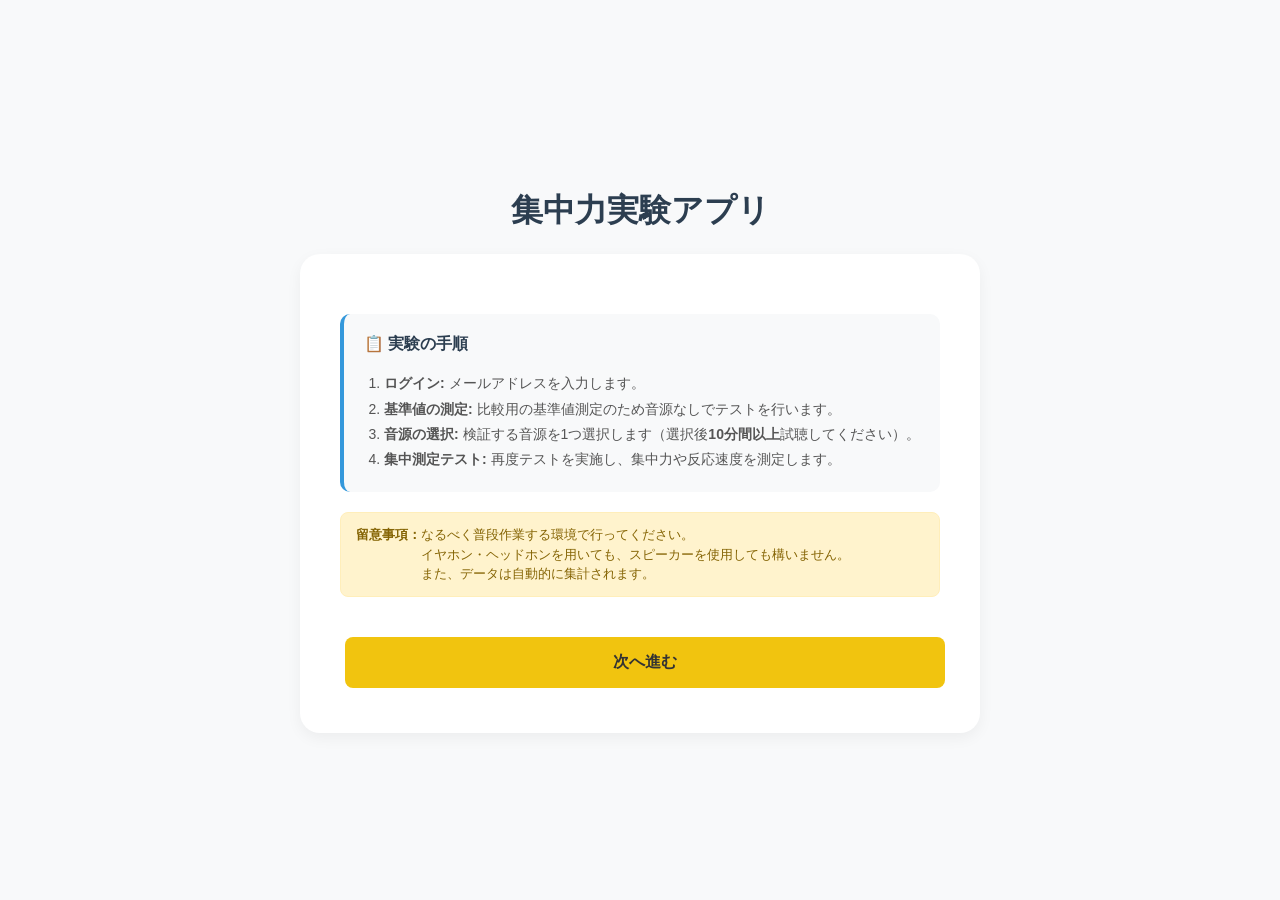
==== index.html @ a3e4058f "first" ====
<!DOCTYPE html>
<html lang="ja">
<head>
    <meta charset="UTF-8">
    <title>集中力実験アプリ</title>
    <link rel="stylesheet" href="css/style.css">
    <style>
        /* 画面切り替え用のベーススタイル */
        .screen { display: none; }
        .screen.active { display: block; }
        .locked { opacity: 0.5; pointer-events: none; }
        .test-instruction-box {
            background: #2c3e50;
            color: #ecf0f1;
            padding: 20px;
            border-radius: 12px;
            margin: 20px 0;
            text-align: left;
            line-height: 1.6;
        }
    </style>
</head>
<body>
    <h1>集中力実験アプリ</h1>

    <!-- 1. 解説画面 -->
    <div id="screen-tutorial" class="screen active card" style="max-width: 600px; text-align: left;">
        
        <div style="background: #f8f9fa; padding: 20px; border-radius: 10px; margin: 20px 0; border-left: 4px solid #3498db;">
            <h3 style="margin-top: 0; font-size: 16px; color: #2c3e50;">📋 実験の手順</h3>
            <ol style="margin: 0; padding-left: 20px; line-height: 1.8; color: #555; font-size: 14px;">
                <li><strong>ログイン:</strong> メールアドレスを入力します。</li>
                <li><strong>基準値の測定:</strong> 比較用の基準値測定のため音源なしでテストを行います。</li>
                <li><strong>音源の選択:</strong> 検証する音源を1つ選択します（選択後<strong>10分間以上</strong>試聴してください）。</li>
                <li><strong>集中測定テスト:</strong> 再度テストを実施し、集中力や反応速度を測定します。</li>
            </ol>
        </div>

        <div style="background: #fff3cd; padding: 12px 15px; border-radius: 8px; margin-bottom: 20px; border: 1px solid #ffeeba;">
            <p style="margin: 0; font-size: 13px; color: #856404; line-height: 1.5;">
                <strong>留意事項：</strong>なるべく普段作業する環境で行ってください。
            </p>
            <p style="margin: 0; font-size: 13px; color: #856404; line-height: 1.5;">
                　　　　　イヤホン・ヘッドホンを用いても、スピーカーを使用しても構いません。
            </p>
            <p style="margin: 0; font-size: 13px; color: #856404; line-height: 1.5;">
                　　　　　また、データは自動的に集計されます。
            </p>
        </div>

        <button class="btn-main" onclick="goToLogin()">次へ進む</button>
    </div>

    <!-- 2. ログイン画面 -->
    <div id="screen-login" class="screen card">
        <h2>ログイン</h2>
        <p>メールアドレスを入力してください</p>
        <input type="email" id="user-email" placeholder="example@email.com" style="width: 100%; padding: 12px; margin: 15px 0; box-sizing: border-box; font-size: 16px;">
        <button class="btn-main" onclick="handleLogin()">ログイン / 測定開始</button>
    </div>

    <!-- 3. 音源選択画面 -->
    <div id="screen-sound-select" class="screen card">
        <h2>音源選択</h2>
        <p>聴く音源を選択してください</p>
        <div style="margin: 20px 0;">
            <select id="sound-select" style="width: 100%; padding: 12px; font-size: 16px;">
                <option value="mozart">モーツァルト：K.448</option>
                <option value="bach">J.S.バッハ：ゴルトベルク変奏曲</option>
                <option value="debussy">ドビュッシー：月の光</option>
                <option value="rain">自然音（雨）</option>
                <option value="noise528">528Hzベース特殊ノイズ</option>
            </select>
        </div>
        <button class="btn-start" onclick="startSoundPlay()">この音源で再生・決定</button>
    </div>

    <!-- 4. ホーム画面 -->
    <div id="screen-home" class="screen card">
        <h2>ホーム画面</h2>
        
        <!-- ホーム画面用の作業タイマー簡易表示 -->
        <div style="background: #f1f2f6; padding: 10px; border-radius: 6px; margin-bottom: 15px;">
            <p style="margin: 0 0 5px 0; font-size: 14px; color: #57606f;">作業用タイマー状態</p>
            <div id="home-timer-display" style="font-size: 24px; font-weight: bold; color: #2c3e50;">00:00</div>
            <div id="home-timer-phase" style="font-size: 12px; color: #e67e22; height: 16px;"></div>
        </div>
        
        <!-- 集中測定ボタン（ロックカウントダウンをボタン内に統合） -->
        <button id="btn-concentration" class="btn-main locked" onclick="goToConcentrationTest()">集中測定に進む (残り 10:00)</button>
        
        <button class="btn-settings" onclick="goToTimerSettings()" style="width: 100%; margin-top: 10px;">作業用タイマー</button>
        <button class="btn-reset" onclick="stopAndReturnToSoundSelect()" style="width: 100%; margin-top: 10px;">中止（音源選択に戻る）</button>
        <!-- ホーム画面のボタン群に追加 -->
        <button class="btn-settings" onclick="goToLicense()" style="width: 100%; margin-top: 10px; background-color: #7f8c8d; color: white;">利用音源・ライセンス表記</button>
    </div>

    <!-- 5. 集中測定画面 -->
    <div id="screen-test" class="screen card">
        <h2 id="test-title">集中測定（テスト中）</h2>
        
        <!-- テスト個別解説画面 -->
        <div id="test-instruction-screen" style="display: none;">
            <div id="test-instruction-body" class="test-instruction-box"></div>
            <button class="btn-start" onclick="startCurrentTestAfterInstruction()">テストスタート</button>
        </div>

        <!-- カウントダウン用（共通） -->
        <div id="nback-countdown" class="countdown-overlay" style="display: none;"></div>

        <!-- ① Nバックテストメインエリア -->
        <div id="nback-game" class="game-box" style="display: none;">
            <div class="test-header">
                <p id="nback-progress">0 / 24 試行・3バック</p>
            </div>

            <!-- 3x3グリッド -->
            <div class="grid-3x3" id="nback-grid">
                <div class="grid-cell" data-index="0"></div>
                <div class="grid-cell" data-index="1"></div>
                <div class="grid-cell" data-index="2"></div>
                <div class="grid-cell" data-index="3"></div>
                <div class="grid-cell" data-index="4"></div>
                <div class="grid-cell" data-index="5"></div>
                <div class="grid-cell" data-index="6"></div>
                <div class="grid-cell" data-index="7"></div>
                <div class="grid-cell" data-index="8"></div>
            </div>

            <!-- 回答用ボタン -->
            <div class="action-area" style="margin-top: 20px;">
                <button id="nback-match-btn" class="match-button">同じ</button>
                <p class="sub-text" style="font-size: 12px; color: #7f8c8d; margin-top: 8px;">最初の3回は記録されません（比較対象が揃うまで）</p>
            </div>
        </div>

        <!-- ② 計算テストメインエリア -->
        <div id="calc-game" class="game-box" style="display: none;">
            <div class="test-header">
                <p id="calc-progress">1 / 10 問</p>
                <!-- 残り時間バー -->
                <div id="calc-timer-bar-bg" style="width: 100%; background: #ddd; height: 8px; border-radius: 4px; margin: 10px 0; overflow: hidden;">
                    <div id="calc-timer-bar" style="width: 100%; background: #e67e22; height: 100%; transition: width 0.1s linear;"></div>
                </div>
            </div>

            <!-- 数式表示エリア -->
            <div id="calc-question" style="font-size: 3rem; font-weight: bold; margin: 30px 0; color: #2c3e50; text-align: center;">
                47 + 38 = ?
            </div>

            <!-- 4択ボタンエリア -->
            <div id="calc-options" style="display: grid; grid-template-columns: 1fr 1fr; gap: 15px; max-width: 400px; margin: 0 auto;">
                <button class="calc-btn" data-opt="0">75</button>
                <button class="calc-btn" data-opt="1">85</button>
                <button class="calc-btn" data-opt="2">95</button>
                <button class="calc-btn" data-opt="3">84</button>
            </div>
        </div>

        <!-- ③ ストループテストメインエリア -->
        <div id="stroop-game" class="game-box" style="display: none;">
            <div class="test-header">
                <p id="stroop-progress">1 / 20 問</p>
            </div>

            <!-- 色付き文字表示エリア -->
            <div id="stroop-target" style="font-size: 4rem; font-weight: bold; margin: 40px 0; text-align: center; height: 100px; display: flex; align-items: center; justify-content: center;">
                あお
            </div>

            <!-- 6色回答ボタンエリア -->
            <div id="stroop-options" style="display: grid; grid-template-columns: repeat(3, 1fr); gap: 12px; max-width: 450px; margin: 0 auto;">
                <button class="stroop-btn" data-index="0"></button>
                <button class="stroop-btn" data-index="1"></button>
                <button class="stroop-btn" data-index="2"></button>
                <button class="stroop-btn" data-index="3"></button>
                <button class="stroop-btn" data-index="4"></button>
                <button class="stroop-btn" data-index="5"></button>
            </div>
        </div>

        <button class="btn-reset" onclick="returnToHome()" style="margin-top: 20px; display: none;" id="nback-back-home-btn">ホームに戻る</button>
    </div>

    <!-- 6. 作業用タイマー画面 -->
    <div id="screen-timer" class="screen card">
        <h2>作業用タイマー</h2>
        
        <!-- モード選択 -->
        <div style="margin: 15px 0; text-align: left;">
            <label style="display: block; margin-bottom: 5px;"><input type="radio" name="timer-mode" value="up" checked onclick="switchTimerMode()"> カウントアップ</label>
            <label style="display: block; margin-bottom: 5px;"><input type="radio" name="timer-mode" value="down" onclick="switchTimerMode()"> カウントダウン</label>
            <label style="display: block; margin-bottom: 5px;"><input type="radio" name="timer-mode" value="break" onclick="switchTimerMode()"> カウントダウン（休憩あり）</label>
        </div>

        <!-- 設定入力エリア -->
        <div id="timer-settings-area" style="background: #f9f9f9; padding: 15px; border-radius: 8px; margin-bottom: 15px; text-align: left;">
            <div id="setting-work" style="margin-bottom: 10px;">
                <label>作業時間: 
                    <input type="number" id="work-min" value="25" min="0" style="width: 60px;" oninput="validatePositiveInput(this)"> 分 
                    <input type="number" id="work-sec" value="0" min="0" max="59" style="width: 60px;" oninput="validatePositiveInput(this)"> 秒
                </label>
            </div>
            <div id="setting-break" style="margin-bottom: 10px; display: none;">
                <label>休憩時間: 
                    <input type="number" id="break-min" value="5" min="0" style="width: 60px;" oninput="validatePositiveInput(this)"> 分 
                    <input type="number" id="break-sec" value="0" min="0" max="59" style="width: 60px;" oninput="validatePositiveInput(this)"> 秒
                </label>
            </div>
            <div id="setting-sets" style="margin-bottom: 5px; display: none;">
                <label>セット数（作業回数）: 
                    <input type="number" id="set-count" value="3" min="1" style="width: 60px;" oninput="validatePositiveInput(this)"> 回
                </label>
            </div>
        </div>

        <!-- タイマー表示 -->
        <div id="work-timer-display" style="font-size: 50px; font-weight: bold; margin: 15px 0; color: #2c3e50;">00:00</div>
        <div id="timer-phase-display" style="font-weight: bold; color: #e67e22; margin-bottom: 10px; height: 20px;"></div>

        <!-- 操作ボタン -->
        <button id="timer-control-btn" class="btn-start" onclick="toggleWorkTimer()">タイマー開始</button>
        <button class="btn-reset" onclick="resetWorkTimer()" style="margin-top: 10px; width: 100%;">リセット</button>
        <button class="btn-settings" onclick="returnToHome()" style="margin-top: 10px; width: 100%;">ホームに戻る</button>
    </div>

    <!-- 7. ライセンス表記画面 -->
    <div id="screen-license" class="screen card" style="max-width: 600px; text-align: left;">
        <h2 style="text-align: center; color: #2c3e50; margin-bottom: 20px;">ライセンス・利用音源について</h2>
        
        <p style="font-size: 14px; color: #555; line-height: 1.6;">
            本アプリで使用している音源および素材のクレジットは以下の通りです。
        </p>

        <div style="background: #f8f9fa; padding: 15px; border-radius: 8px; margin: 15px 0; font-size: 13px; line-height: 1.6; color: #444; max-height: 250px; overflow-y: auto;">
            <p style="margin-bottom: 12px;">
                <strong>・Sonata for Two Pianos in D major, K. 448</strong><br>
                作曲: W.A.Mozart<br>
                演奏: Paavali Jumppanen<br>
                ライセンス: <a href="https://creativecommons.org/licenses/by/4.0/" target="_blank" rel="noopener">CC BY 4.0</a> / Public Domain<br>
                音源元: <a href="https://musopen.org/music/3105-sonata-for-two-pianos-in-d-major-k-448375a/" target="_blank" rel="noopener">Musopen Track Page</a>
            </p>

            <p style="margin-bottom: 12px;">
                <strong>・Goleberg</strong><br>
                作曲: J.S.Bach<br>
                演奏: Sheller Katz<br>
                ライセンス: <a href="https://creativecommons.org/licenses/by/4.0/" target="_blank" rel="noopener">CC BY 4.0</a> / Public Domain<br>
                音源元: <a href="https://musopen.org/music/4107-goldberg-variations-bwv-988/" target="_blank" rel="noopener">Musopen Track Page</a>
            </p>
            <p style="margin-bottom: 12px;">
                <strong>・Clair de Luna</strong><br>
                作曲: Claude Debussy<br>
                演奏: Jacopo Salvatori<br>
                ライセンス: <a href="https://creativecommons.org/licenses/by/4.0/" target="_blank" rel="noopener">CC BY 4.0</a> / Public Domain<br>
                音源元: <a href="https://musopen.org/music/2504-suite-bergamasque/" target="_blank" rel="noopener">Musopen Track Page</a>
            </p>
            <p style="margin-bottom: 12px;">
                <strong>・雨音</strong><br>
                Sound Effect by LIECO from pixabay<br>
            </p>
        </div>

        <button class="btn-main" onclick="returnToHome()" style="margin-top: 10px;">ホームに戻る</button>
    </div>

    <script src="js/app.js"></script>
</body>
</html>
---- css/style.css ----
/* css/style.css */
body {
    font-family: "Helvetica Neue", Arial, sans-serif;
    background-color: #f8f9fa; /* 薄いグレー */
    display: flex;
    flex-direction: column;
    align-items: center;
    justify-content: center;
    min-height: 100vh;
    margin: 0;
}

h1 { color: #2c3e50; }

.card {
    background-color: #ffffff;
    padding: 40px;
    border-radius: 20px;
    box-shadow: 0 5px 15px rgba(0,0,0,0.05);
    text-align: center;
    width: 90%;
    max-width: 500px;
}

#timer-display { font-size: 60px; color: #34495e; margin: 20px 0; }

button {
    font-size: 16px; padding: 12px 24px; margin: 5px; border: none; 
    border-radius: 8px; cursor: pointer; transition: 0.3s;
}

.btn-start { background-color: #27ae60; color: white; }
.btn-reset { background-color: #3498db; color: white; }
.btn-settings { background-color: #95a5a6; color: white; }
.btn-main { background-color: #f1c40f; color: #333; width: 100%; padding: 15px; margin-top: 20px; font-weight: bold; }

#test-area {
    background-color: #ffffff;
    padding: 40px;
    border-radius: 20px;
    box-shadow: 0 5px 15px rgba(0,0,0,0.1);
    text-align: center;
    width: 90%;
    max-width: 500px;
}

#question { font-size: 48px; font-weight: bold; color: #2c3e50; margin: 20px 0; }

#answer {
    width: 100%; padding: 20px; font-size: 32px; border: 2px solid #ddd;
    border-radius: 10px; box-sizing: border-box; text-align: center;
}

/* Nバック用スタイル */
.test-container {
    max-width: 500px;
    margin: 0 auto;
    text-align: center;
    position: relative;
}

.countdown-overlay {
    font-size: 6rem;
    font-weight: bold;
    color: #3b82f6;
    padding: 3rem 0;
}

.grid-3x3 {
    display: grid;
    grid-template-columns: repeat(3, 1fr);
    gap: 12px;
    margin: 20px 0;
    aspect-ratio: 1 / 1;
}

.grid-cell {
    background-color: #2a2a2a;
    border-radius: 12px;
    border: 1px solid #444;
    transition: background-color 0.1s ease;
}

/*Nバック用スタイル*/
/* 点灯時のスタイル */
.grid-cell.active {
    background-color: #3b82f6;
    box-shadow: 0 0 15px rgba(59, 130, 246, 0.6);
}

.match-button {
    width: 100%;
    padding: 16px;
    font-size: 1.2rem;
    font-weight: bold;
    color: white;
    background-color: #2563eb;
    border: none;
    border-radius: 8px;
    cursor: pointer;
    touch-action: manipulation; /* タッチ遅延を解消 */
}

.match-button:active {
    background-color: #1d4ed8;
}

.match-button.recorded {
    background-color: #4b5563;
}

/* 計算テスト用スタイル */
.calc-btn {
    padding: 20px;
    font-size: 1.5rem;
    font-weight: bold;
    color: #fff;
    background-color: #34495e;
    border: 2px solid #5d6d7e;
    border-radius: 12px;
    cursor: pointer;
    touch-action: manipulation;
}

.calc-btn:active {
    background-color: #2e4053;
    transform: scale(0.98);
}

/*ストループテスト*/
.stroop-btn {
    padding: 15px;
    font-size: 1.2rem;
    font-weight: bold;
    color: #fff;
    background-color: #34495e;
    border: 2px solid #5d6d7e;
    border-radius: 10px;
    cursor: pointer;
    touch-action: manipulation;
}
.stroop-btn:active {
    background-color: #2e4053;
    transform: scale(0.98);
}
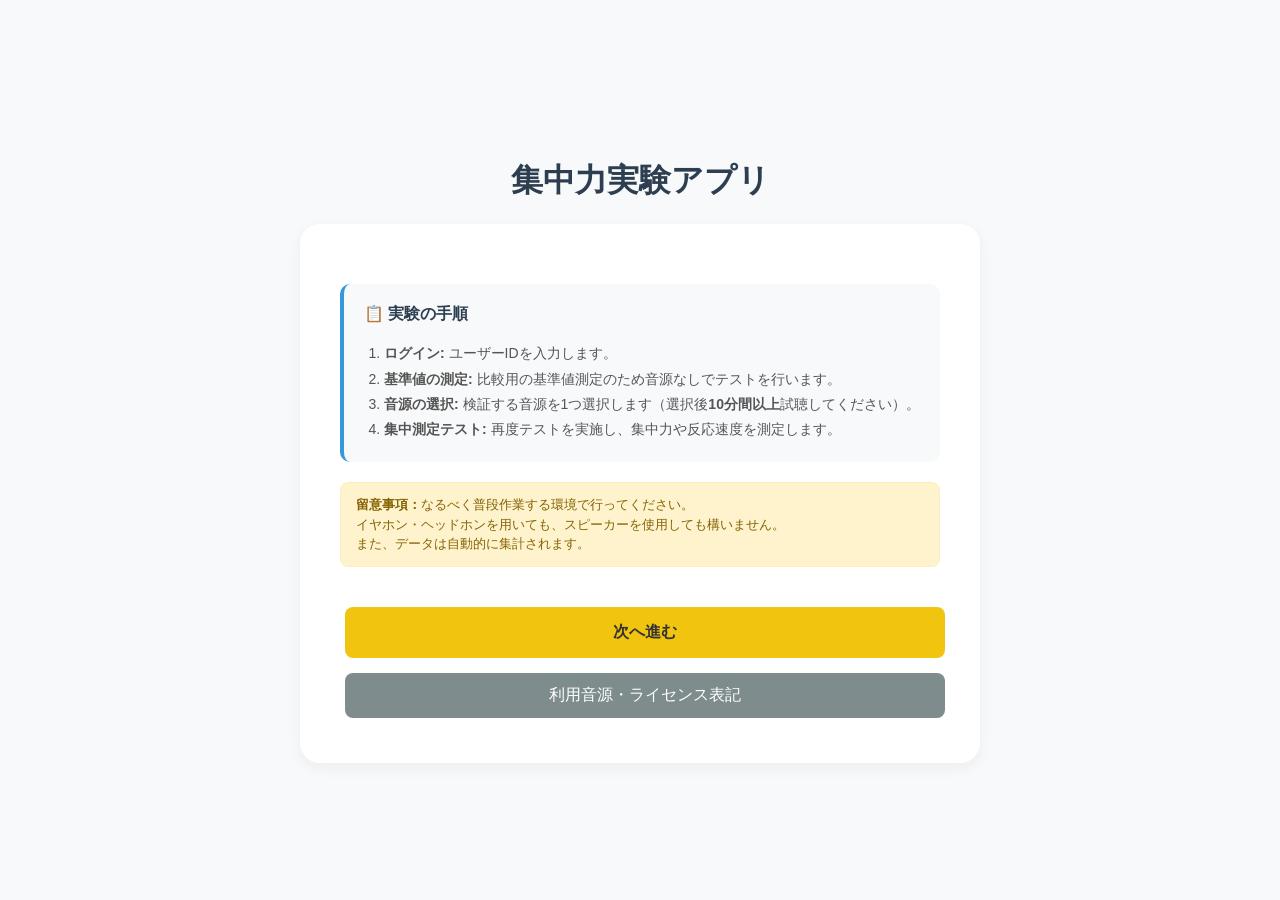
==== commit 56f402e9: "finished" ====
--- a/index.html
+++ b/index.html
@@ -29,7 +29,7 @@
         <div style="background: #f8f9fa; padding: 20px; border-radius: 10px; margin: 20px 0; border-left: 4px solid #3498db;">
             <h3 style="margin-top: 0; font-size: 16px; color: #2c3e50;">📋 実験の手順</h3>
             <ol style="margin: 0; padding-left: 20px; line-height: 1.8; color: #555; font-size: 14px;">
-                <li><strong>ログイン:</strong> メールアドレスを入力します。</li>
+                <li><strong>ログイン:</strong> ユーザーIDを入力します。</li>
                 <li><strong>基準値の測定:</strong> 比較用の基準値測定のため音源なしでテストを行います。</li>
                 <li><strong>音源の選択:</strong> 検証する音源を1つ選択します（選択後<strong>10分間以上</strong>試聴してください）。</li>
                 <li><strong>集中測定テスト:</strong> 再度テストを実施し、集中力や反応速度を測定します。</li>
@@ -41,26 +41,33 @@
                 <strong>留意事項：</strong>なるべく普段作業する環境で行ってください。
             </p>
             <p style="margin: 0; font-size: 13px; color: #856404; line-height: 1.5;">
-                　　　　　イヤホン・ヘッドホンを用いても、スピーカーを使用しても構いません。
+                     イヤホン・ヘッドホンを用いても、スピーカーを使用しても構いません。
             </p>
             <p style="margin: 0; font-size: 13px; color: #856404; line-height: 1.5;">
-                　　　　　また、データは自動的に集計されます。
+                     また、データは自動的に集計されます。
             </p>
         </div>
 
         <button class="btn-main" onclick="goToLogin()">次へ進む</button>
+        <!-- スタート画面（解説画面）に移動したライセンスボタン -->
+        <button class="btn-settings" onclick="goToLicense()" style="width: 100%; margin-top: 10px; background-color: #7f8c8d; color: white;">利用音源・ライセンス表記</button>
     </div>
 
     <!-- 2. ログイン画面 -->
     <div id="screen-login" class="screen card">
         <h2>ログイン</h2>
-        <p>メールアドレスを入力してください</p>
-        <input type="email" id="user-email" placeholder="example@email.com" style="width: 100%; padding: 12px; margin: 15px 0; box-sizing: border-box; font-size: 16px;">
+        <p>ユーザーID（自由設定）を入力してください<br>
+        なるべく被らないように設定してください</p>
+        <input type="text" id="user-email" placeholder="例: user123" style="width: 100%; padding: 12px; margin: 15px 0; box-sizing: border-box; font-size: 16px;">
         <button class="btn-main" onclick="handleLogin()">ログイン / 測定開始</button>
     </div>
 
     <!-- 3. 音源選択画面 -->
     <div id="screen-sound-select" class="screen card">
+        <p style="font-size: 13px; color: #666; margin-bottom: 15px; line-height: 1.4;">
+        音量は意識しないとはっきりと聴こえない程度に小さめにしてください。<br>
+        突然の大きな音を防ぐため、<strong>音量0の状態から少しずつ上げて</strong>調整してください。
+    </p>
         <h2>音源選択</h2>
         <p>聴く音源を選択してください</p>
         <div style="margin: 20px 0;">
@@ -87,12 +94,10 @@
         </div>
         
         <!-- 集中測定ボタン（ロックカウントダウンをボタン内に統合） -->
-        <button id="btn-concentration" class="btn-main locked" onclick="goToConcentrationTest()">集中測定に進む (残り 10:00)</button>
+        <button id="btn-concentration" class="btn-main locked" onclick="goToConcentrationTest()">集中測定に進む 残り 10:00</button>
         
         <button class="btn-settings" onclick="goToTimerSettings()" style="width: 100%; margin-top: 10px;">作業用タイマー</button>
         <button class="btn-reset" onclick="stopAndReturnToSoundSelect()" style="width: 100%; margin-top: 10px;">中止（音源選択に戻る）</button>
-        <!-- ホーム画面のボタン群に追加 -->
-        <button class="btn-settings" onclick="goToLicense()" style="width: 100%; margin-top: 10px; background-color: #7f8c8d; color: white;">利用音源・ライセンス表記</button>
     </div>
 
     <!-- 5. 集中測定画面 -->
@@ -103,6 +108,18 @@
         <div id="test-instruction-screen" style="display: none;">
             <div id="test-instruction-body" class="test-instruction-box"></div>
             <button class="btn-start" onclick="startCurrentTestAfterInstruction()">テストスタート</button>
+        </div>
+
+        <!-- テスト終了後の結果表示画面 -->
+        <div id="screen-test-result" style="display: none; text-align: left;">
+            <div style="background: #f8f9fa; padding: 20px; border-radius: 10px; margin: 20px 0; border-left: 4px solid #27ae60;">
+                <h3 id="result-test-name" style="margin-top: 0; color: #2c3e50;">テスト結果</h3>
+                <p style="font-size: 16px; margin: 10px 0;"><strong>・正答率:</strong> <span id="res-accuracy">-</span></p>
+                <p style="font-size: 16px; margin: 10px 0;"><strong>・平均反応速度:</strong> <span id="res-avg-rt">-</span></p>
+                <p style="font-size: 16px; margin: 10px 0;"><strong>・正解数 / 総問題数:</strong> <span id="res-score">-</span></p>
+                <p style="font-size: 16px; margin: 10px 0;"><strong>・タイムアウト回数:</strong> <span id="res-timeout">-</span></p>
+            </div>
+            <button class="btn-main" onclick="proceedToNextStep()" style="width: 100%;">次へ進む</button>
         </div>
 
         <!-- カウントダウン用（共通） -->
@@ -162,6 +179,9 @@
         <div id="stroop-game" class="game-box" style="display: none;">
             <div class="test-header">
                 <p id="stroop-progress">1 / 20 問</p>
+                <div id="stroop-timer-bar-bg" style="width: 100%; background: #ddd; height: 8px; border-radius: 4px; margin: 10px 0; overflow: hidden;">
+                    <div id="stroop-timer-bar" style="width: 100%; background: #e67e22; height: 100%; transition: width 0.1s linear;"></div>
+                </div>
             </div>
 
             <!-- 色付き文字表示エリア -->
@@ -243,7 +263,7 @@
             </p>
 
             <p style="margin-bottom: 12px;">
-                <strong>・Goleberg</strong><br>
+                <strong>・Goldberg</strong><br>
                 作曲: J.S.Bach<br>
                 演奏: Sheller Katz<br>
                 ライセンス: <a href="https://creativecommons.org/licenses/by/4.0/" target="_blank" rel="noopener">CC BY 4.0</a> / Public Domain<br>
@@ -262,7 +282,7 @@
             </p>
         </div>
 
-        <button class="btn-main" onclick="returnToHome()" style="margin-top: 10px;">ホームに戻る</button>
+        <button class="btn-main" onclick="returnToTutorial()" style="margin-top: 10px;">戻る</button>
     </div>
 
     <script src="js/app.js"></script>
--- a/css/style.css
+++ b/css/style.css
@@ -30,8 +30,8 @@
 }
 
 .btn-start { background-color: #27ae60; color: white; }
-.btn-reset { background-color: #3498db; color: white; }
-.btn-settings { background-color: #95a5a6; color: white; }
+.btn-reset { background-color: #798790; color: white; }
+.btn-settings { background-color: #37a3eb; color: white; }
 .btn-main { background-color: #f1c40f; color: #333; width: 100%; padding: 15px; margin-top: 20px; font-weight: bold; }
 
 #test-area {
